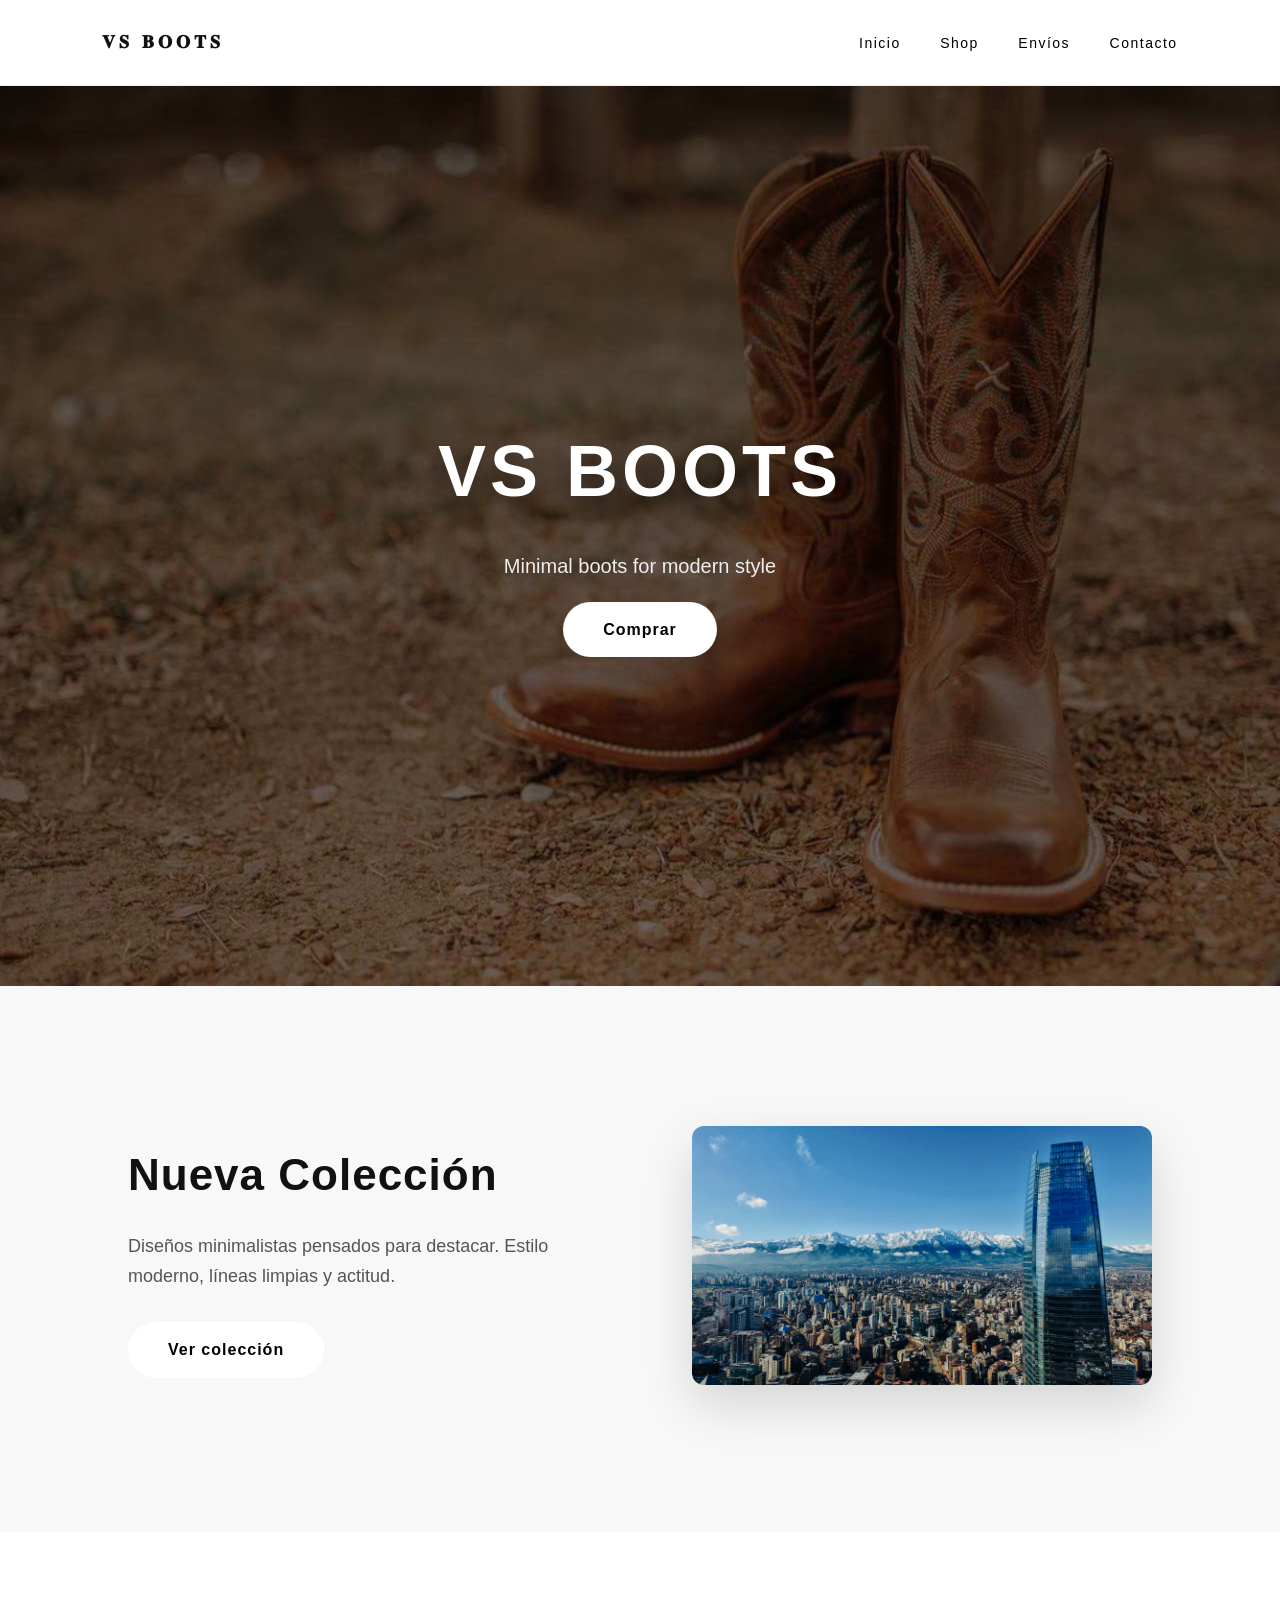
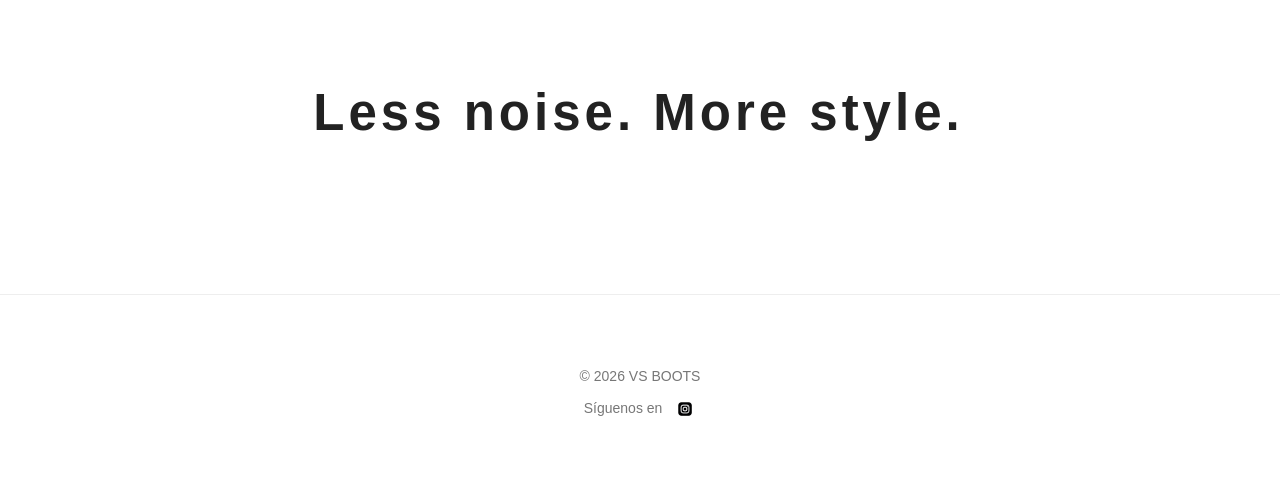
==== index.html @ 823a12cb "Primera versión VS BOOTS" ====
<!DOCTYPE html>
<html lang="es">

<head>

<meta charset="UTF-8">
<meta name="viewport" content="width=device-width, initial-scale=1.0">
<link rel="icon" href="img/logo (2).png" type="image/png">
<title>VS BOOTS</title>

<link rel="stylesheet" href="css/styles.css">
<script defer src="js/script.js"></script>

</head>

<body>

<!-- NAVBAR -->

<header class="navbar">

<div class="logo">𝐕𝐒 𝐁𝐎𝐎𝐓𝐒</div>

<nav class="nav-links">



<a href="index.html">Inicio</a>
<a href="shop.html">Shop</a>
<a href="envios.html">Envíos</a>
<a href="contacto.html">Contacto</a>

</nav>

<div class="menu-toggle">
<span></span>
<span></span>
<span></span>
</div>

</header>


<!-- HERO -->

<section class="hero">

<div class="hero-content">

<h1>VS BOOTS</h1>

<p>Minimal boots for modern style</p>

<a href="shop.html" class="btn">Comprar</a>

</div>

</section>


<!-- SECCIÓN VISUAL -->

<section class="collection">

<div class="collection-container">

<div class="collection-text">

<h2>Nueva Colección</h2>

<p>
Diseños minimalistas pensados para destacar.  
Estilo moderno, líneas limpias y actitud.
</p>

<a href="shop.html" class="btn">Ver colección</a>

</div>

<div class="collection-image">
<img src="img/hero.jpg" alt="Nueva colección VS Boots">
</div>

</div>

</section>



</section>


<!-- FRASE MARCA -->

<section class="brand-quote">

<h1 class="typing">Less noise. More style.</h1>

</section>


<!-- FOOTER -->

<footer>

<p>© 2026 VS BOOTS</p>

<p class="footer-contact">
Síguenos en
<a href="https://www.instagram.com/selvaniboots?utm_source=ig_web_button_share_sheet&igsh=ZDNlZDc0MzIxNw==" target="_blank" class="ig-link">
<img src="img/insta.webp" alt="Instagram VS Boots">
</a>
</p>

</footer>


</body>

</html>
---- css/styles.css ----
/* ============================= */
/* RESET */
/* ============================= */

*{
margin:0;
padding:0;
box-sizing:border-box;
}

body{
font-family:Helvetica, Arial, sans-serif;
color:#111;
background:white;
line-height:1.6;
-webkit-font-smoothing:antialiased;
}

/* ============================= */
/* NAVBAR */
/* ============================= */

.navbar{
display:flex;
justify-content:space-between;
align-items:center;

padding:28px 8%;

position:sticky;
top:0;

background:rgba(255,255,255,0.95);
backdrop-filter:blur(8px);

border-bottom:1px solid #eee;

z-index:1000;
transition:0.3s;
}

.logo{
font-size:18px;
letter-spacing:4px;
font-weight:600;
}

nav a{
margin-left:35px;
text-decoration:none;
color:black;
font-size:14px;
letter-spacing:1.5px;
position:relative;
}

/* linea animada en hover */

nav a::after{
content:"";
position:absolute;
bottom:-5px;
left:0;
width:0%;
height:1px;
background:black;
transition:0.3s;
}

nav a:hover::after{
width:100%;
}


/* logo dentro del menu */

.menu-logo{
display:none;
font-size:28px;
letter-spacing:4px;
font-weight:600;
margin-bottom:30px;
}

/* ============================= */
/* HAMBURGER MENU */
/* ============================= */

.menu-toggle{
display:none;
flex-direction:column;
cursor:pointer;
gap:5px;
}

.menu-toggle span{
width:25px;
height:2px;
background:black;
display:block;
}
/* ============================= */
/* HERO */
/* ============================= */

.hero{
height:100vh;

background-image:url("../img/hero1.webp");
background-size:cover;
background-position:center;

display:flex;
align-items:center;
justify-content:center;
text-align:center;

color:white;

position:relative;
overflow:hidden;
}

/* overlay */

.hero::before{
content:"";
position:absolute;
top:0;
left:0;
width:100%;
height:100%;

background:linear-gradient(
to bottom,
rgba(0,0,0,0.55),
rgba(0,0,0,0.45)
);
}

/* zoom suave */

.hero::after{
content:"";
position:absolute;
top:0;
left:0;
width:100%;
height:100%;

background-image:url("../img/hero1.webp");
background-size:cover;
background-position:center;

z-index:-1;

animation:zoomHero 25s ease infinite alternate;
}

@keyframes zoomHero{
0%{transform:scale(1);}
100%{transform:scale(1.12);}
}

/* ============================= */
/* HERO CONTENT */
/* ============================= */

.hero-content{
position:relative;
z-index:2;
animation:fadeUp 1.2s ease;
max-width:700px;
}

@keyframes fadeUp{
0%{
opacity:0;
transform:translateY(40px);
}
100%{
opacity:1;
transform:translateY(0);
}
}

.hero-content h1{
font-size:72px;
letter-spacing:4px;

text-shadow:0 10px 30px rgba(0,0,0,0.6);
}

.hero-content p{
font-size:20px;
margin:20px 0;
color:#eee;
}

/* ============================= */
/* BOTONES */
/* ============================= */

.btn{
display:inline-block;

padding:15px 40px;

background:white;
color:black;

text-decoration:none;
font-weight:600;
letter-spacing:1px;

border-radius:40px;

transition:all .3s ease;
}

.btn:hover{
background:black;
color:white;

transform:translateY(-3px);
box-shadow:0 12px 30px rgba(0,0,0,0.3);
}

/* botón outline */

.btn-outline{
border:1px solid black;
padding:12px 26px;
text-decoration:none;
color:black;
font-size:14px;
letter-spacing:1px;

transition:0.3s;
}

.btn-outline:hover{
background:black;
color:white;
}

/* ============================= */
/* COLLECTION */
/* ============================= */

.collection{
padding:140px 10%;
background:#f8f8f8;
}

.collection-container{
display:flex;
align-items:center;
justify-content:space-between;
gap:90px;
}

.collection-text{
max-width:520px;
}

.collection-text h2{
font-size:44px;
margin-bottom:20px;
letter-spacing:1px;
}

.collection-text p{
font-size:18px;
line-height:1.7;
color:#555;
margin-bottom:30px;
}

/* imagen */

.collection-image img{
width:460px;
border-radius:12px;

filter:brightness(0.92) contrast(1.05);

transition:all .5s ease;

box-shadow:0 20px 50px rgba(0,0,0,0.15);
}

.collection-image img:hover{
transform:scale(1.05);
filter:brightness(1) contrast(1.1);
}

/* ============================= */
/* BRAND QUOTE */
/* ============================= */

.brand-quote{
padding:140px 20px;

text-align:center;

font-size:34px;
letter-spacing:4px;

max-width:900px;
margin:auto;

color:#222;
}

/* ============================= */
/* ABOUT */
/* ============================= */

.about{
padding:140px 40px;
display:flex;
justify-content:center;
}

.about-container{
max-width:650px;
text-align:center;
}

.about h2{
margin-bottom:20px;
font-size:32px;
letter-spacing:1px;
}

.about p{
color:#555;
margin-bottom:30px;
font-size:17px;
line-height:1.8;
}

/* ============================= */
/* FOOTER */
/* ============================= */

footer{
padding:70px;
text-align:center;

border-top:1px solid #eee;

color:#777;
font-size:14px;
}

.footer-contact{
margin-top:10px;
}

/* ============================= */
/* INSTAGRAM ICON */
/* ============================= */

.ig-link img{
width:22px;
margin-left:8px;
vertical-align:middle;
transition:0.3s;
}

.ig-link img:hover{
transform:scale(1.2);
opacity:0.7;
}

/* ============================= */
/* EFECTO ESCRITURA */
/* ============================= */

.typing{

overflow:hidden;
white-space:nowrap;
border-right:3px solid white;

width:0;

animation:
typing 3s steps(20,end) forwards,
blink .8s infinite;

}

/* animación escritura */

@keyframes typing{
from{
width:0
}
to{
width:100%
}
}

/* cursor parpadeando */

@keyframes blink{
0%{
border-color:transparent
}

50%{
border-color:white
}

100%{
border-color:transparent
}
}



/*-----------------------------------------------------------------------*/


/*SHOP*/

/* ===== SHOP GRID STYLE ===== */
/* ==========================
   PRODUCT CARD - ESTILO PREMIUM
========================== */

/* Contenedor general de la card */
.product-card {
  background: #fff;
  border-radius: 12px;
  overflow: hidden;
  box-shadow: 0 4px 12px rgba(0,0,0,0.08);
  transition: transform 0.3s ease, box-shadow 0.3s ease;
  cursor: pointer;
}

.product-card:hover {
  transform: translateY(-6px);
  box-shadow: 0 8px 20px rgba(0,0,0,0.15);
}

/* Contenedor de imágenes */
.product-img-wrap {
  width: 100%;
  padding-top: 100%; /* ratio cuadrado */
  position: relative;
}
.product-img-wrap img {
  position: absolute;
  top: 0; left: 0;
  width: 100%;
  height: 100%;
  object-fit: cover;
}

/* Imagen principal */
.product-img-wrap .main-img,
.product-img-wrap .hover-img {
  position: absolute;
  top: 0; left: 0;
  width: 100%;
  height: 100%;
  object-fit: cover;
  transition: opacity 0.5s ease;
}

/* Imagen hover */
.product-img-wrap .hover-img {
  opacity: 0;
}

.product-card:hover .hover-img {
  opacity: 1;
}

.product-card:hover .main-img {
  opacity: 0;
}

/* INFO PRODUCTO */
.product-info {
  padding: 12px 15px;
  display: flex;
  flex-direction: column;
  gap: 6px;
}

/* Contenedor título + WhatsApp */
.title-whatsapp {
  display: flex;
  align-items: center;
  justify-content: space-between;
}

/* Título del producto */
.product-title {
  font-size: 16px;
  font-weight: 600;
  color: #111;
  margin: 0;
  text-align: center;
}

/* Botón WhatsApp al lado del título */
.title-whatsapp-btn {
  color: #25D366;
  font-size: 20px;
  transition: transform 0.2s ease;
}

.title-whatsapp-btn:hover {
  transform: scale(1.2);
}

/* Precio */
.price {
  font-size: 16px;
  font-weight: 500;
  color: #555;
  margin-top: 4px;
  text-align: center;
}

/* NEWSLETTER */
.newsletter {
  padding: 60px 20px;
  background: #fff;
  text-align: center;
}
.newsletter-text {
  font-size: 16px;
  margin: 10px 0 30px 0;
}
.newsletter-form {
  display: flex;
  justify-content: center;
  gap: 10px;
  flex-wrap: wrap;
}
.newsletter-form input {
  padding: 12px 16px;
  font-size: 16px;
  border: 1px solid #ccc;
  border-radius: 50px;
  flex: 1 1 250px;
}
.newsletter-form button {
  padding: 12px 24px;
  font-size: 16px;
  border: none;
  border-radius: 50px;
  background: #222;
  color: #fff;
  cursor: pointer;
  transition: background 0.3s ease;
}
.newsletter-form button:hover {
  background: #444;
}



/*-----------------------------------------------------------------------*/


/*envios*/

/* ===== SECCIÓN ENVIOS ===== */
.shipping-section {
  padding: 60px 20px;
  background: #f9f9f9;
  text-align: center;
}

.shipping-section .section-title {
  font-size: 36px;
  font-weight: 600;
  margin-bottom: 10px;
}

.shipping-section .section-subtitle {
  font-size: 18px;
  color: #555;
  margin-bottom: 40px;
}

/* GRID ENVÍOS */
.shipping-grid {
  display: grid;
  grid-template-columns: repeat(3, 1fr);
  gap: 30px;
  max-width: 1200px;
  margin: 0 auto;
}

/* CARD ENVÍO */
.shipping-card {
  background: #fff;
  padding: 30px 20px;
  border-radius: 12px;
  box-shadow: 0 4px 12px rgba(0,0,0,0.08);
  transition: transform 0.3s ease, box-shadow 0.3s ease;
}

.shipping-card:hover {
  transform: translateY(-6px);
  box-shadow: 0 8px 20px rgba(0,0,0,0.15);
}

.shipping-icon {
  font-size: 40px;
  color: #222;
  margin-bottom: 15px;
}

.shipping-card h3 {
  font-size: 20px;
  margin-bottom: 8px;
}

.shipping-card p {
  font-size: 16px;
  color: #555;
  margin: 4px 0;
}

.shipping-price {
  font-weight: 600;
  color: #222;
  margin-top: 10px;
}

/* RESPONSIVE */
@media (max-width: 1024px) {
  .shipping-grid {
    grid-template-columns: repeat(2, 1fr);
    gap: 20px;
  }
}

@media (max-width: 600px) {
  .shipping-grid {
    grid-template-columns: 1fr;
    gap: 15px;
  }
}



/*-----------------------------------------------------------------------*/





/*contacto*/
/* ===== SECCIÓN CONTACTO ===== */
.contact-section {
  padding: 60px 20px;
  background: #fff;
  text-align: center;
}

.contact-section .section-title {
  font-size: 36px;
  font-weight: 600;
  margin-bottom: 10px;
}

.contact-section .section-subtitle {
  font-size: 18px;
  color: #555;
  margin-bottom: 40px;
}

/* GRID CONTACTO */
.contact-grid {
  display: grid;
  grid-template-columns: 2fr 1fr;
  gap: 40px;
  max-width: 1200px;
  margin: 0 auto;
  align-items: start;
}

/* FORMULARIO */
.contact-form {
  display: flex;
  flex-direction: column;
  gap: 15px;
}

.contact-form input,
.contact-form textarea,
.contact-form select {
  padding: 14px 16px;
  border-radius: 10px;
  border: 1px solid #ccc;
  font-size: 16px;
  transition: border 0.3s ease, box-shadow 0.3s ease;
}

.contact-form input:focus,
.contact-form textarea:focus,
.contact-form select:focus {
  border-color: #222;
  box-shadow: 0 0 8px rgba(0,0,0,0.1);
  outline: none;
}

.contact-form button {
  padding: 14px 24px;
  font-size: 16px;
  border: none;
  border-radius: 50px;
  background: #222;
  color: #fff;
  cursor: pointer;
  transition: background 0.3s ease, transform 0.2s ease;
}

.contact-form button:hover {
  background: #444;
  transform: scale(1.05);
}

/* INFO DE CONTACTO */
.contact-info {
  display: flex;
  flex-direction: column;
  gap: 20px;
  text-align: left;
}

.contact-info .info-item {
  display: flex;
  align-items: center;
  gap: 10px;
  font-size: 16px;
  color: #333;
}

.contact-info .info-item i {
  color: #222;
  font-size: 20px;
}

.contact-info .socials {
  display: flex;
  gap: 15px;
  margin-top: 10px;
}

.contact-info .socials a {
  color: #222;
  font-size: 22px;
  transition: transform 0.2s ease, color 0.2s ease;
}

.contact-info .socials a:hover {
  color: #25D366;
  transform: scale(1.2);
}

/* RESPONSIVE */
@media (max-width: 1024px) {
  .contact-grid {
    grid-template-columns: 1fr;
    gap: 30px;
  }
}

@media (max-width: 600px) {
  .contact-section .section-title {
    font-size: 28px;
  }
  .contact-section .section-subtitle {
    font-size: 16px;
  }
}




/* ============================= */
/* RESPONSIVE */
/* ============================= */


/* -------- TABLET -------- */

@media (max-width:1024px){

.hero-content h1{
font-size:56px;
}

.collection-container{
gap:50px;
}

.collection-image img{
width:380px;
}

.brand-quote{
font-size:28px;
}

.shop-grid {
    grid-template-columns: repeat(2, 1fr);
    gap: 20px;
  }

}


/* -------- MOBILE GRANDE -------- */

@media (max-width:768px){

/* NAVBAR */

.navbar{
padding:20px 6%;
}

nav a{
margin-left:20px;
font-size:13px;
}

/* HERO */

.hero-content h1{
font-size:44px;
letter-spacing:3px;
}

.hero-content p{
font-size:18px;
}

/* BOTONES */

.btn{
padding:13px 32px;
font-size:14px;
}

/* COLLECTION */

.collection{
padding:100px 8%;
}

.collection-container{
flex-direction:column;
text-align:center;
gap:40px;
}

.collection-image img{
width:100%;
max-width:420px;
}

/* BRAND */

.brand-quote{
font-size:24px;
padding:100px 30px;
letter-spacing:2px;
}

/* ABOUT */

.about{
padding:100px 30px;
}

.about h2{
font-size:28px;
}

.about p{
font-size:16px;
}

  .shop-grid {
    grid-template-columns: 1fr;
    gap: 15px;
  }

  .product-info {
    flex-direction: column;
    gap: 8px;
  }

  .title-whatsapp {
    flex-direction: row;
    justify-content: space-between;
  }

}


/* -------- MOBILE PEQUEÑO -------- */

@media (max-width:641px){

/* NAVBAR */

.logo{
font-size:16px;
letter-spacing:3px;
}

nav{
display:none;
}

/* HERO */

.hero{
padding:0 20px;
}

.hero-content h1{
font-size:34px;
}

.hero-content p{
font-size:16px;
}

/* BOTON */

.btn{
padding:12px 26px;
font-size:13px;
}

/* COLLECTION */

.collection{
padding:80px 20px;
}

.collection-text h2{
font-size:32px;
}

.collection-text p{
font-size:16px;
}

/* BRAND */

.brand-quote{
font-size:20px;
}

/* FOOTER */

footer{
padding:50px 20px;
font-size:13px;
}

/* ============================= */
/* FULLSCREEN MENU MOBILE */
/* ============================= */

@media (max-width:768px){

  /* mostrar hamburguesa */
  .menu-toggle {
    display: flex;
    flex-direction: column;
    gap: 2px; /* líneas más juntas */
    cursor: pointer;
    z-index: 1001;
  }

  .menu-toggle span {
    height: 3px; /* líneas más delgadas */
    width: 28px; /* un poco más corto */
    background: black;
    border-radius: 2px;
  }

  /* menú pantalla completa */
  .nav-links {
    position: fixed;
    top: 0;
    left: 0;
    width: 100%;
    height: 100vh;
    background: white;
    display: flex;
    flex-direction: column;
    align-items: center;
    justify-content: center;
    gap: 20px; /* links más juntos */
    transform: translateY(-100%);
    transition: 0.4s ease;
    z-index: 999;
  }

  /* abrir menu */
  .nav-links.active {
    transform: translateY(0);
  }

  /* links más pequeños y compactos */
  .nav-links a {
    font-size: 18px; /* antes 20px */
    letter-spacing: 1.5px;
    margin: 0;
  }

  /* logo del menú más pequeño y centrado */
  .menu-logo {
    display: block;
    font-size: 20px; /* antes 22px */
    letter-spacing: 3px;
    font-weight: 600;
    margin-bottom: 20px; /* menos espacio debajo del logo */
  }

   .brand-quote {
    padding: 20px 10px; /* reduce espacio alrededor */
    text-align: center; /* centra el texto */
  }

  .brand-quote h1.typing {
    font-size: 24px; /* antes puede ser 36px o más */
    line-height: 1.2; /* más compacto verticalmente */
    letter-spacing: 1px; /* reduce un poco el espaciado */
    margin: 0; /* elimina márgenes grandes */
  }


}
}
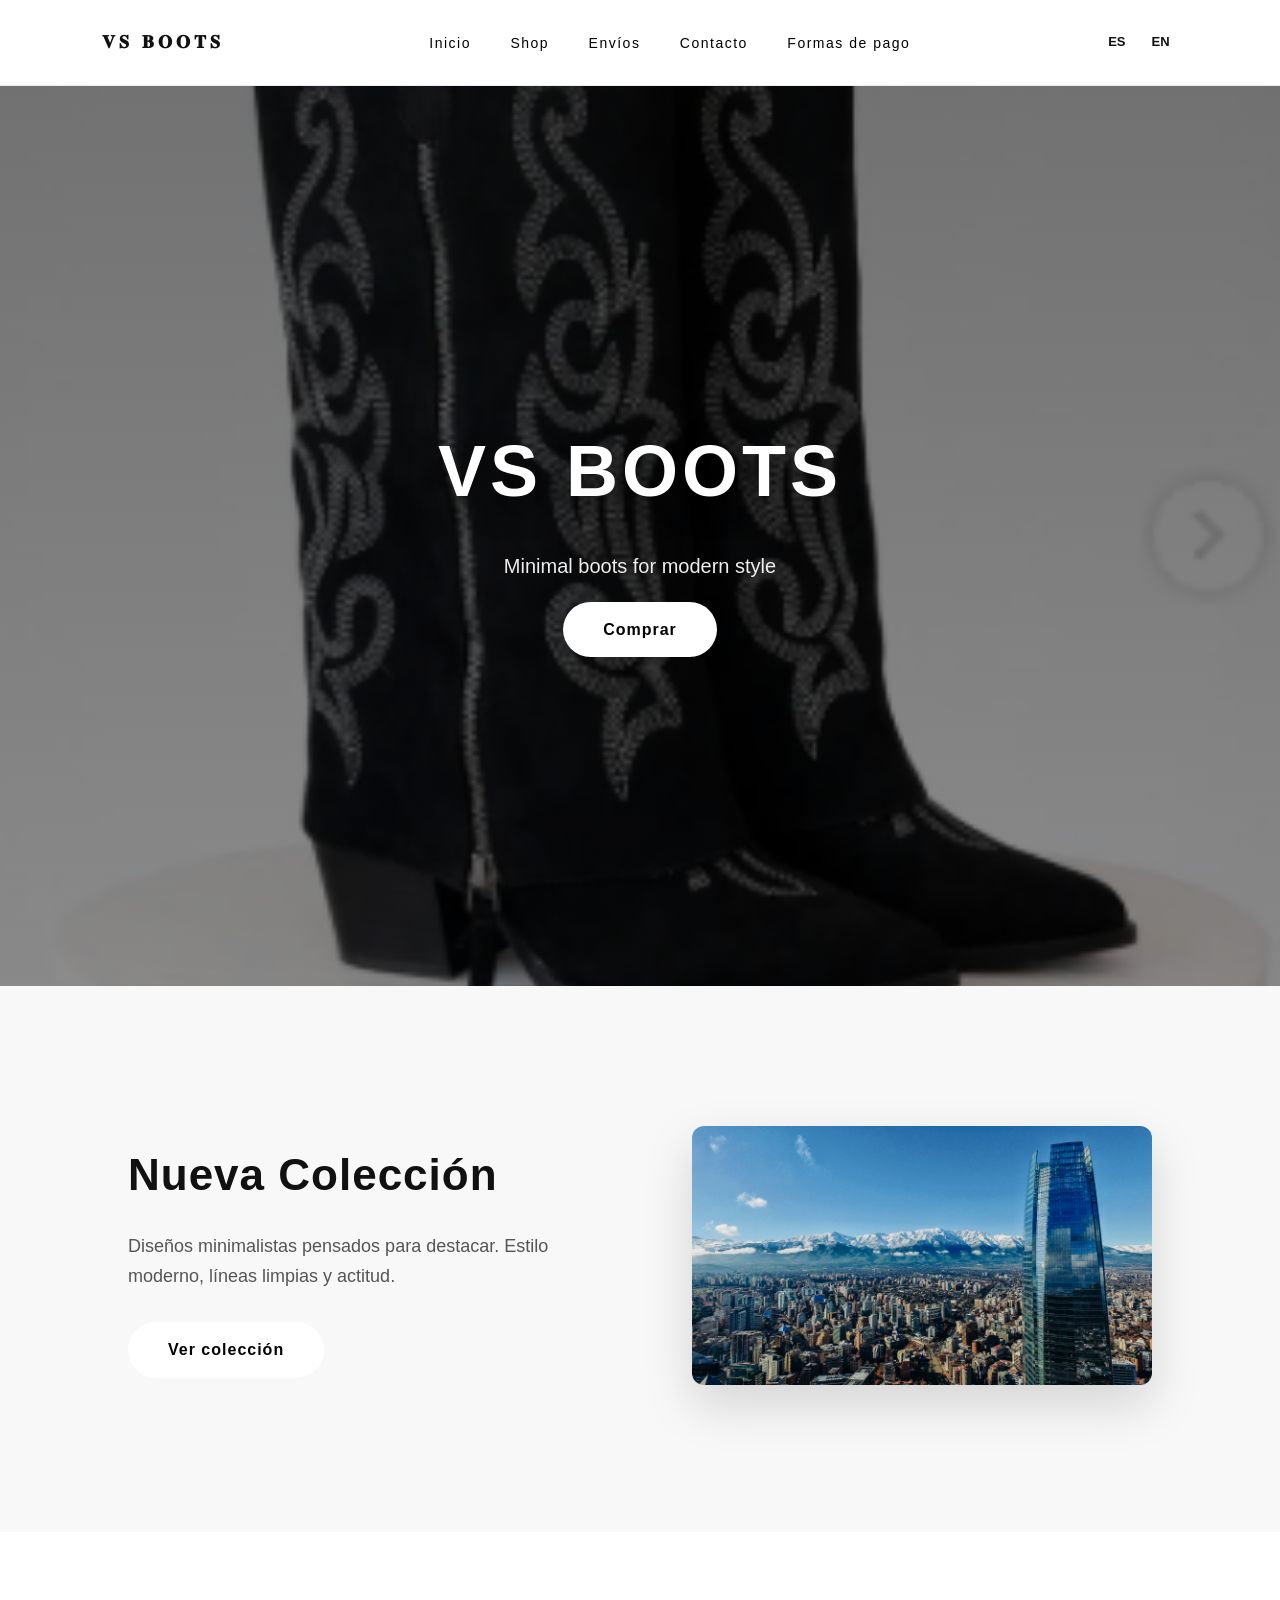
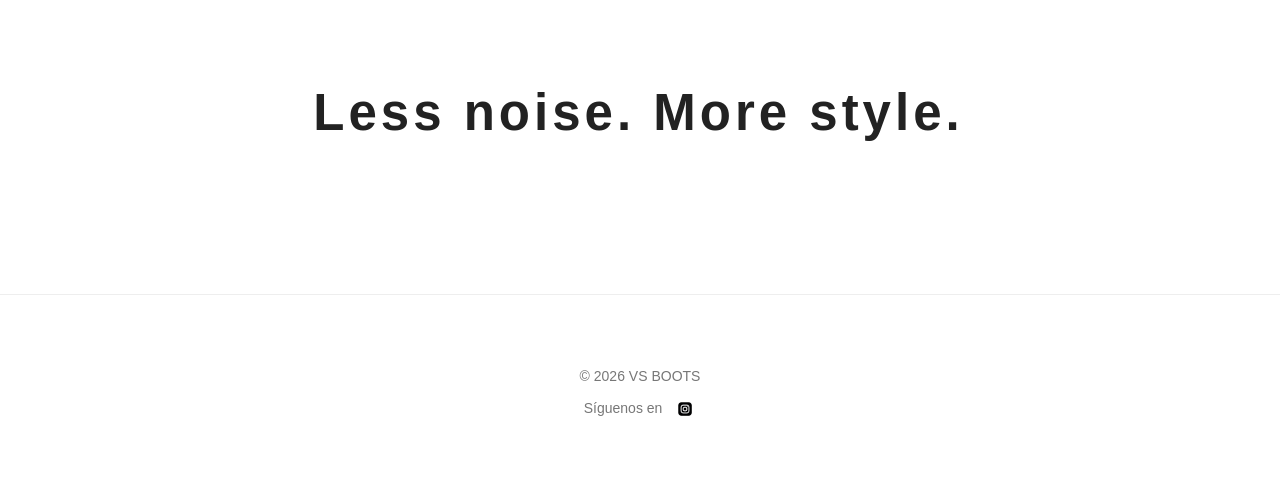
==== commit 64a8ed54: "Agregue traduccion" ====
--- a/index.html
+++ b/index.html
@@ -17,20 +17,24 @@
 
 <!-- NAVBAR -->
 
+<!-- NAVBAR -->
 <header class="navbar">
 
 <div class="logo">𝐕𝐒 𝐁𝐎𝐎𝐓𝐒</div>
 
 <nav class="nav-links">
-
-
-
 <a href="index.html">Inicio</a>
 <a href="shop.html">Shop</a>
 <a href="envios.html">Envíos</a>
 <a href="contacto.html">Contacto</a>
+<a href="pago.html">Formas de pago</a>
+</nav>
 
-</nav>
+<!-- BOTONES IDIOMA -->
+<div class="language-switch">
+<span onclick="translatePage('es')">ES</span>
+<span onclick="translatePage('en')">EN</span>
+</div>
 
 <div class="menu-toggle">
 <span></span>
@@ -114,6 +118,30 @@
 
 </footer>
 
+<!-- TRADUCTOR OCULTO -->
+<div id="google_translate_element" style="display:none"></div>
+
+<script>
+
+function googleTranslateElementInit(){
+new google.translate.TranslateElement(
+{pageLanguage:'es'},
+'google_translate_element'
+);
+}
+
+function translatePage(lang){
+let select = document.querySelector(".goog-te-combo");
+if(select){
+select.value = lang;
+select.dispatchEvent(new Event("change"));
+}
+}
+
+</script>
+
+<script src="//translate.google.com/translate_a/element.js?cb=googleTranslateElementInit"></script>
+
 
 </body>
 
--- a/css/styles.css
+++ b/css/styles.css
@@ -106,7 +106,7 @@
 .hero{
 height:100vh;
 
-background-image:url("../img/hero1.webp");
+background-image:url("../img/kate1.png" );
 background-size:cover;
 background-position:center;
 
@@ -1053,3 +1053,147 @@
 }
 }
 
+/*pagos*/
+
+/* PAGOS */
+
+.pagos-section{
+max-width:1200px;
+margin:auto;
+padding:80px 20px;
+font-family: 'Helvetica', Arial, sans-serif;
+color:#111;
+}
+
+/* TITULO */
+
+.pagos-title{
+text-align:center;
+font-size:32px;
+font-weight:600;
+margin-bottom:60px;
+letter-spacing:1px;
+}
+
+/* GRID PRINCIPAL */
+
+.pagos-container{
+display:grid;
+grid-template-columns:repeat(2,1fr);
+gap:50px;
+margin-bottom:70px;
+}
+
+/* CAJAS */
+
+.pago-box{
+background:#fff;
+border:1px solid #eee;
+padding:35px;
+border-radius:12px;
+transition:all .3s ease;
+}
+
+.pago-box:hover{
+box-shadow:0 10px 30px rgba(0,0,0,0.08);
+transform:translateY(-4px);
+}
+
+/* TITULOS */
+
+.pago-box h2{
+font-size:20px;
+margin-bottom:20px;
+font-weight:600;
+}
+
+/* TEXTOS */
+
+.pago-box p{
+margin-bottom:8px;
+font-size:14px;
+color:#444;
+}
+
+/* LISTA */
+
+.pago-box ul{
+margin-top:15px;
+padding-left:18px;
+}
+
+.pago-box li{
+margin-bottom:8px;
+font-size:14px;
+color:#555;
+}
+
+/* BENEFICIOS */
+
+.pagos-beneficios{
+display:grid;
+grid-template-columns:repeat(3,1fr);
+gap:35px;
+margin-top:30px;
+}
+
+.beneficio{
+background:#fff;
+border:1px solid #eee;
+padding:30px;
+border-radius:12px;
+text-align:center;
+transition:.3s;
+}
+
+.beneficio:hover{
+box-shadow:0 8px 25px rgba(0,0,0,0.08);
+}
+
+.beneficio h3{
+font-size:16px;
+margin-bottom:10px;
+font-weight:600;
+}
+
+.beneficio p{
+font-size:14px;
+color:#555;
+}
+
+/* RESPONSIVE */
+
+@media (max-width:900px){
+
+.pagos-container{
+grid-template-columns:1fr;
+}
+
+.pagos-beneficios{
+grid-template-columns:1fr;
+gap:20px;
+}
+
+}
+
+/* idioma */
+
+.language-switch{
+display:flex;
+gap:10px;
+margin-left:20px;
+font-size:13px;
+font-weight:600;
+cursor:pointer;
+}
+
+.language-switch span{
+padding:4px 8px;
+border-radius:5px;
+transition:0.2s;
+}
+
+.language-switch span:hover{
+background:black;
+color:white;
+}
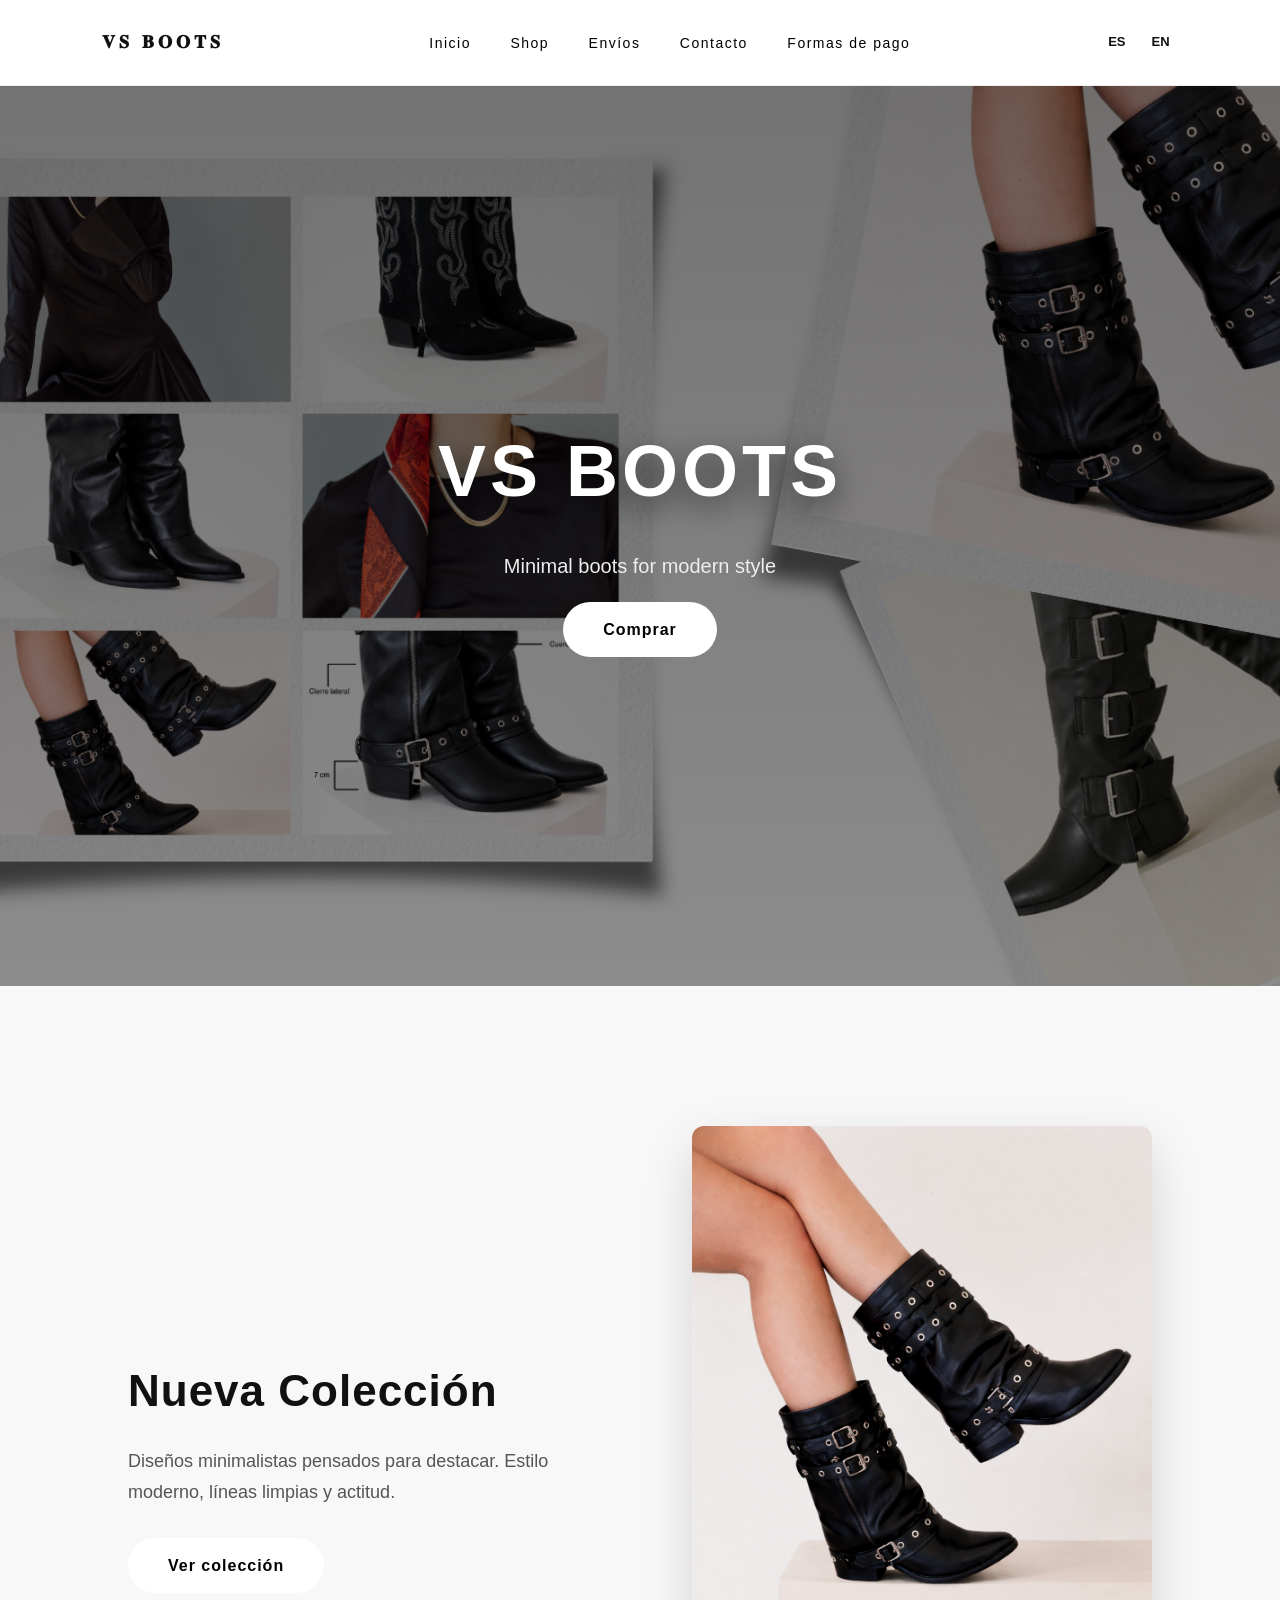
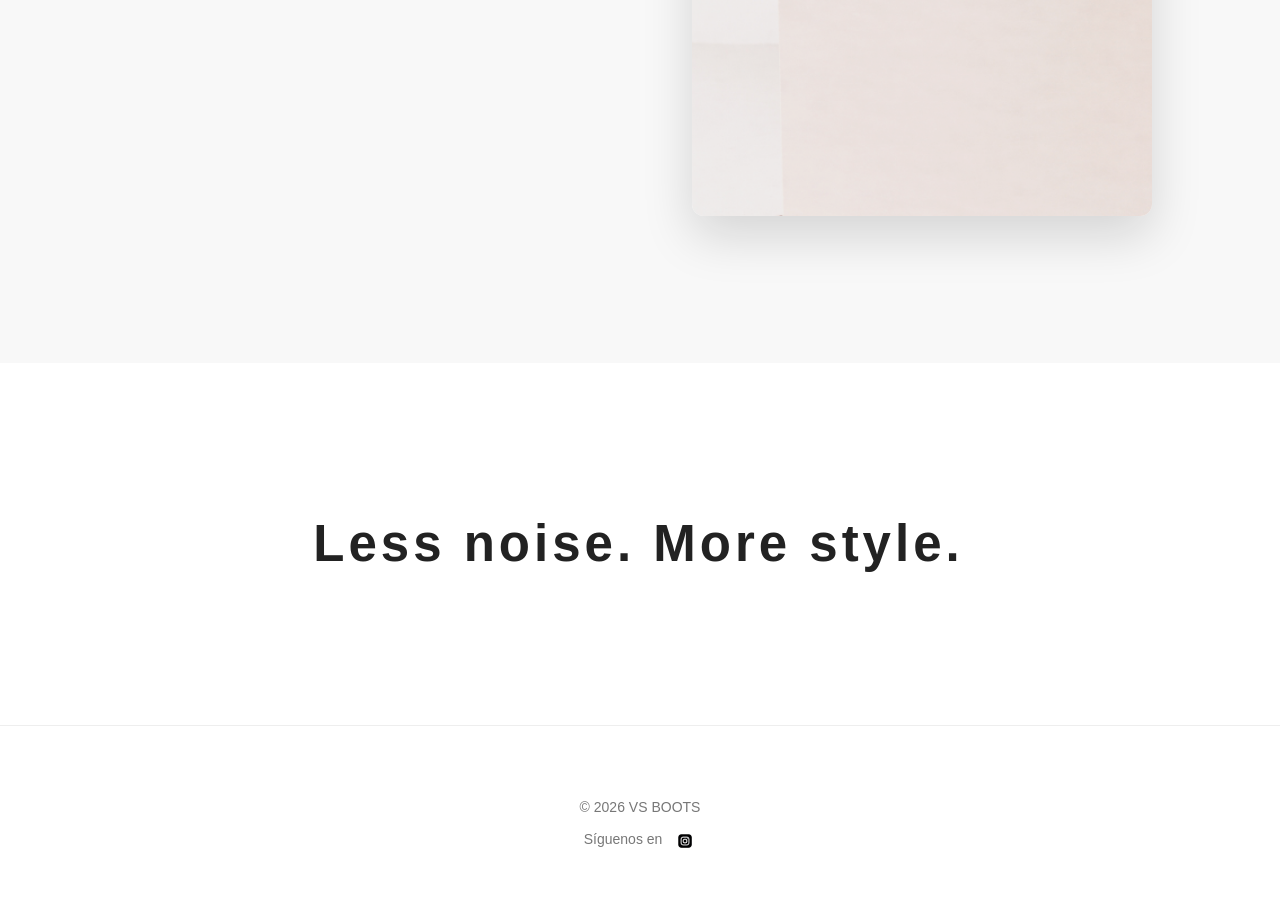
==== commit 8b6eb7e6: "Mejorado" ====
--- a/index.html
+++ b/index.html
@@ -82,7 +82,7 @@
 </div>
 
 <div class="collection-image">
-<img src="img/hero.jpg" alt="Nueva colección VS Boots">
+<img src="img/palermo/1.PNG" alt="Nueva colección VS Boots">
 </div>
 
 </div>
--- a/css/styles.css
+++ b/css/styles.css
@@ -106,7 +106,7 @@
 .hero{
 height:100vh;
 
-background-image:url("../img/kate1.png" );
+background-image:url("../img/hero.png" );
 background-size:cover;
 background-position:center;
 
@@ -425,108 +425,98 @@
 /*-----------------------------------------------------------------------*/
 
 
-/*SHOP*/
-
-/* ===== SHOP GRID STYLE ===== */
-/* ==========================
-   PRODUCT CARD - ESTILO PREMIUM
-========================== */
-
-/* Contenedor general de la card */
-.product-card {
-  background: #fff;
-  border-radius: 12px;
-  overflow: hidden;
-  box-shadow: 0 4px 12px rgba(0,0,0,0.08);
-  transition: transform 0.3s ease, box-shadow 0.3s ease;
-  cursor: pointer;
-}
-
-.product-card:hover {
-  transform: translateY(-6px);
-  box-shadow: 0 8px 20px rgba(0,0,0,0.15);
-}
-
-/* Contenedor de imágenes */
-.product-img-wrap {
-  width: 100%;
-  padding-top: 100%; /* ratio cuadrado */
-  position: relative;
-}
-.product-img-wrap img {
-  position: absolute;
-  top: 0; left: 0;
-  width: 100%;
-  height: 100%;
-  object-fit: cover;
-}
-
-/* Imagen principal */
-.product-img-wrap .main-img,
-.product-img-wrap .hover-img {
-  position: absolute;
-  top: 0; left: 0;
-  width: 100%;
-  height: 100%;
-  object-fit: cover;
-  transition: opacity 0.5s ease;
-}
-
-/* Imagen hover */
-.product-img-wrap .hover-img {
-  opacity: 0;
-}
-
-.product-card:hover .hover-img {
-  opacity: 1;
-}
-
-.product-card:hover .main-img {
-  opacity: 0;
-}
-
-/* INFO PRODUCTO */
-.product-info {
-  padding: 12px 15px;
-  display: flex;
-  flex-direction: column;
-  gap: 6px;
-}
-
-/* Contenedor título + WhatsApp */
-.title-whatsapp {
-  display: flex;
-  align-items: center;
-  justify-content: space-between;
-}
-
-/* Título del producto */
-.product-title {
-  font-size: 16px;
-  font-weight: 600;
-  color: #111;
-  margin: 0;
-  text-align: center;
-}
-
-/* Botón WhatsApp al lado del título */
-.title-whatsapp-btn {
-  color: #25D366;
-  font-size: 20px;
-  transition: transform 0.2s ease;
-}
-
-.title-whatsapp-btn:hover {
-  transform: scale(1.2);
-}
-
-/* Precio */
-.price {
-  font-size: 16px;
-  font-weight: 500;
-  color: #555;
-  margin-top: 4px;
-  text-align: center;
+/* PRODUCT CARD */
+
+.product-card{
+background:#fff;
+border-radius:10px;
+overflow:hidden;
+box-shadow:0 4px 10px rgba(0,0,0,0.08);
+transition:0.3s;
+}
+
+.product-card:hover{
+transform:translateY(-5px);
+box-shadow:0 10px 20px rgba(0,0,0,0.15);
+}
+
+/* IMAGEN */
+
+.product-img-wrap{
+width:100%;
+height:260px;
+position:relative;
+overflow:hidden;
+}
+
+.product-img-wrap img{
+width:100%;
+height:100%;
+object-fit:cover;
+position:absolute;
+top:0;
+left:0;
+transition:opacity .4s;
+}
+
+.hover-img{
+opacity:0;
+}
+
+.product-card:hover .hover-img{
+opacity:1;
+}
+
+.product-card:hover .main-img{
+opacity:0;
+}
+
+/* INFO */
+
+.product-info{
+padding:15px;
+}
+
+/* TITULO + PRECIO */
+
+.product-top{
+display:flex;
+justify-content:space-between;
+align-items:center;
+margin-bottom:10px;
+}
+
+.product-title{
+font-size:16px;
+font-weight:600;
+margin:0;
+color:#111;
+}
+
+.price{
+font-size:16px;
+font-weight:700;
+color:#640505;
+}
+
+/* BOTON COMPARTIR */
+
+.product-share{
+text-align:center;
+}
+
+.share-btn{
+font-size:14px;
+color:#000000cc;
+text-decoration:none;
+display:inline-flex;
+align-items:center;
+gap:6px;
+transition:0.2s;
+}
+
+.share-btn:hover{
+color:#000;
 }
 
 /* NEWSLETTER */
@@ -1138,7 +1128,7 @@
 }
 
 .beneficio{
-background:#fff;
+background:#ffffff;
 border:1px solid #eee;
 padding:30px;
 border-radius:12px;
@@ -1161,6 +1151,24 @@
 color:#555;
 }
 
+.beneficio i{
+font-size:35px;
+margin-bottom:15px;
+color:#000;
+}
+
+.beneficio{
+background:#fafafa;
+padding:30px;
+border-radius:12px;
+text-align:center;
+transition:0.3s;
+}
+
+.beneficio:hover{
+transform:translateY(-5px);
+box-shadow:0 10px 25px rgba(0,0,0,0.1);
+}
 /* RESPONSIVE */
 
 @media (max-width:900px){
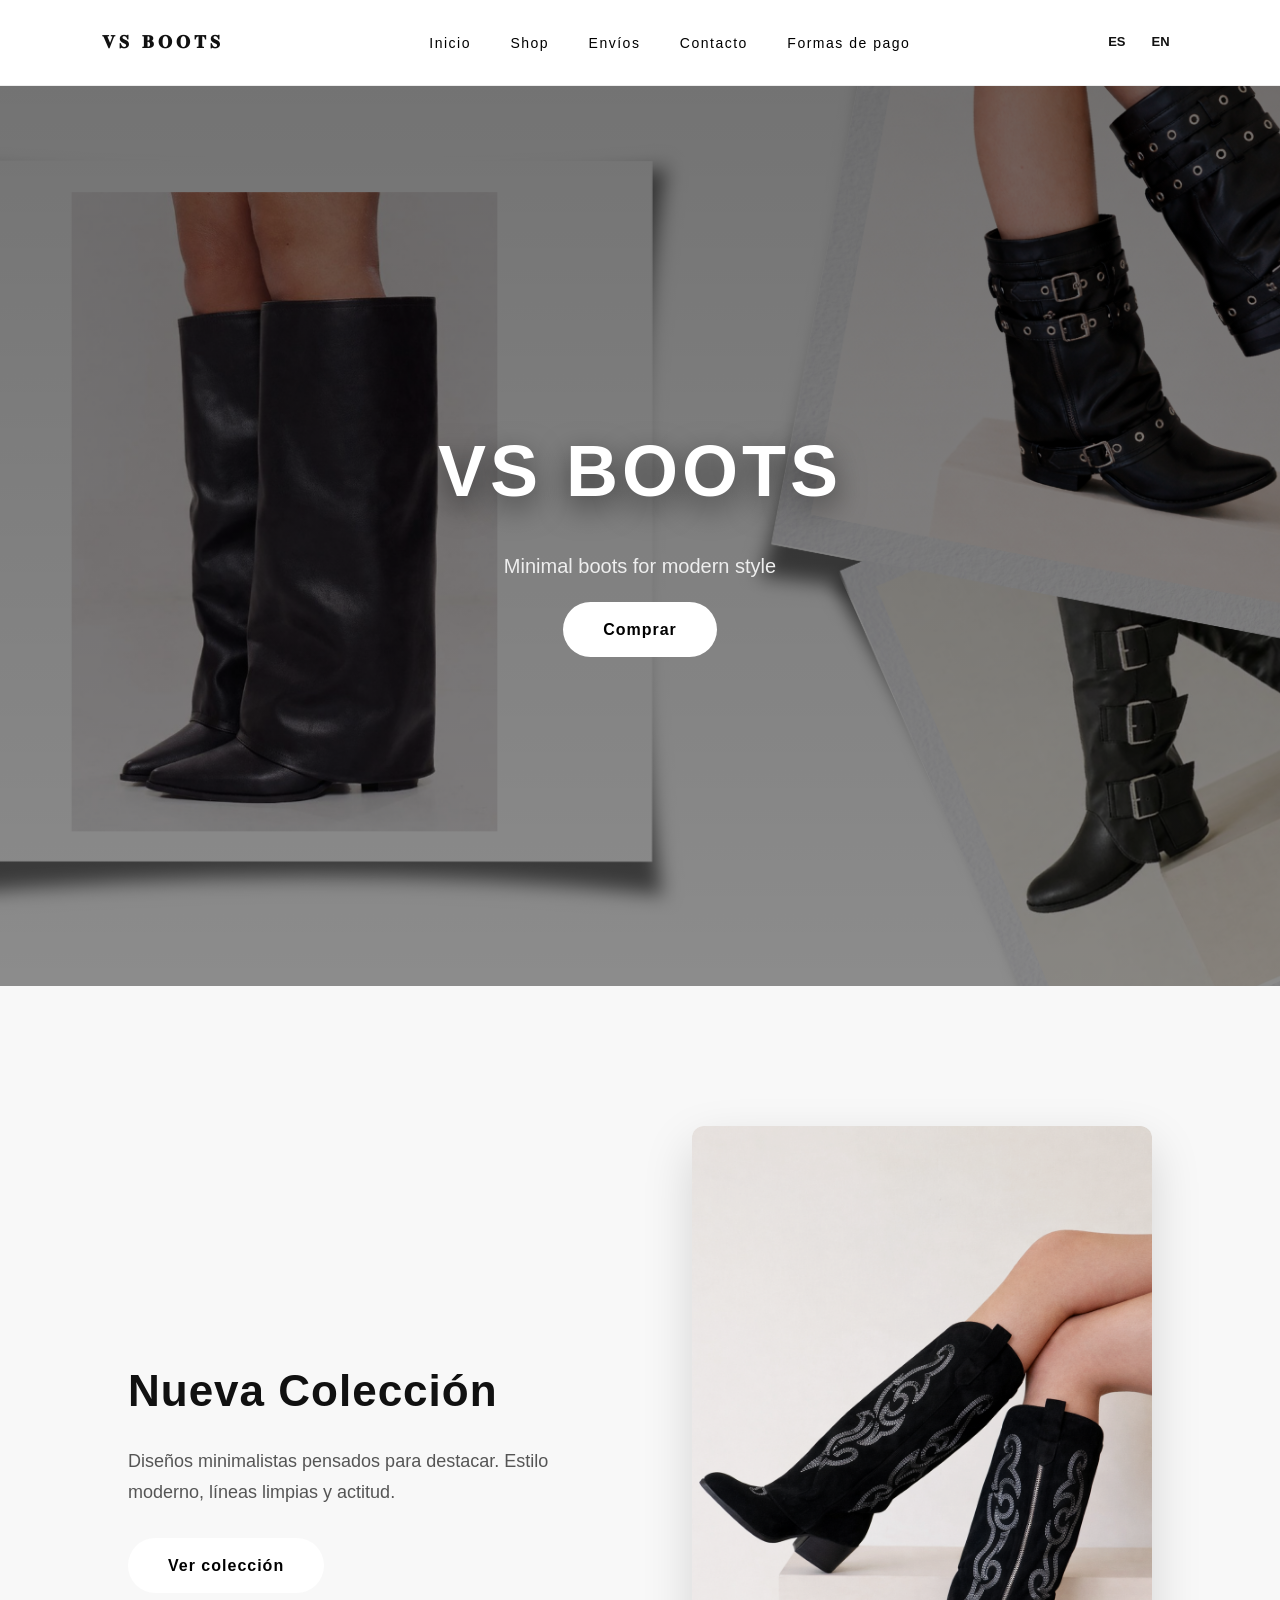
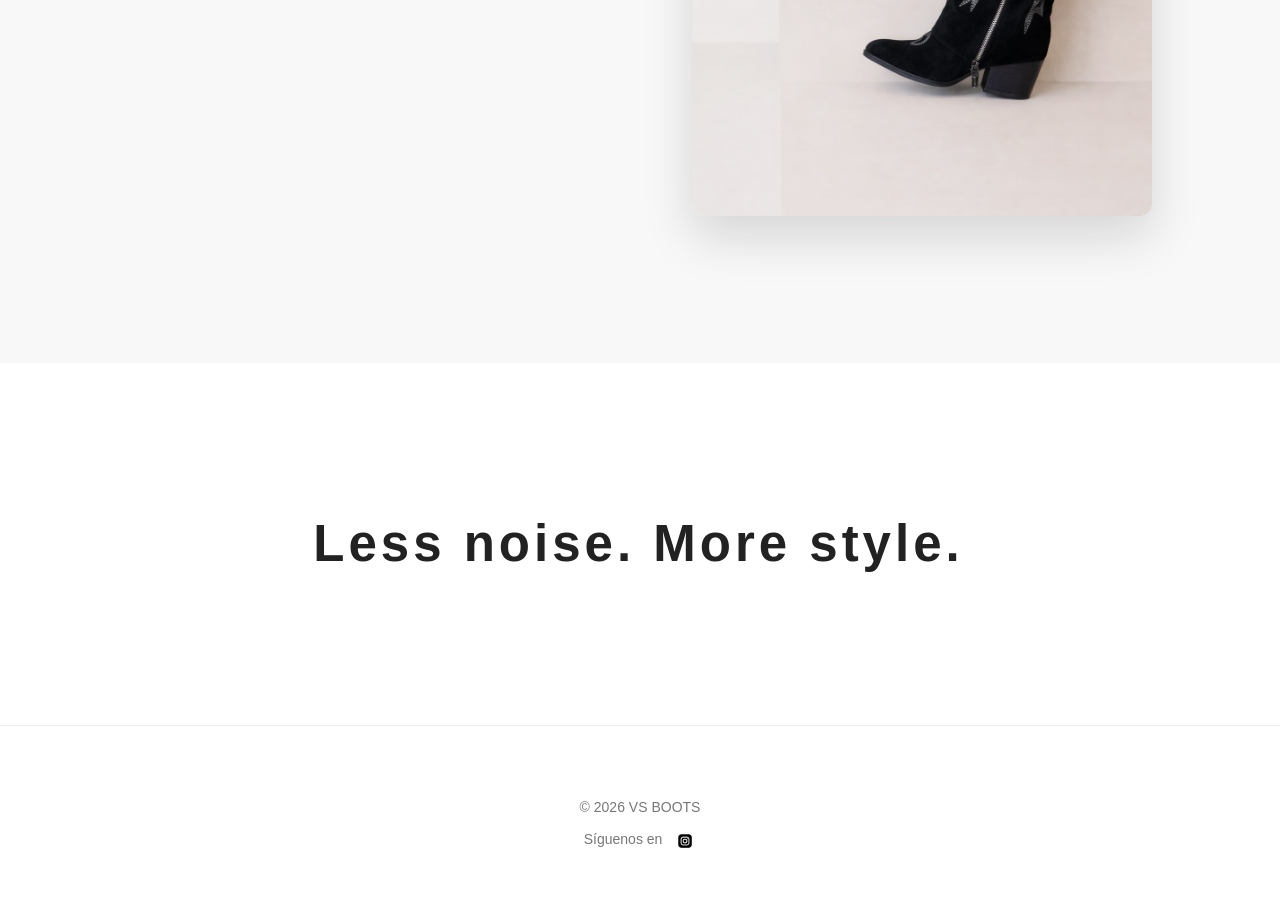
==== commit a7ead4d0: "s" ====
--- a/index.html
+++ b/index.html
@@ -82,7 +82,7 @@
 </div>
 
 <div class="collection-image">
-<img src="img/palermo/1.PNG" alt="Nueva colección VS Boots">
+<img src="img/texas/1.PNG" alt="Nueva colección VS Boots">
 </div>
 
 </div>
@@ -101,6 +101,8 @@
 <h1 class="typing">Less noise. More style.</h1>
 
 </section>
+
+
 
 
 <!-- FOOTER -->
--- a/css/styles.css
+++ b/css/styles.css
@@ -1,6 +1,8 @@
 /* ============================= */
 /* RESET */
 /* ============================= */
+
+
 
 *{
 margin:0;
@@ -104,23 +106,25 @@
 /* ============================= */
 
 .hero{
-height:100vh;
-
-background-image:url("../img/hero.png" );
-background-size:cover;
-background-position:center;
-
-display:flex;
-align-items:center;
-justify-content:center;
-text-align:center;
-
-color:white;
-
-position:relative;
-overflow:hidden;
-}
-
+  height:100vh;
+  background-image:url("../img/hero.png");
+  background-size:cover;
+  background-position:center;
+  display:flex;
+  align-items:center;
+  justify-content:center;
+  text-align:center;
+  color:white;
+  position:relative;
+  overflow:hidden;
+}
+
+/* Celular */
+@media (max-width:768px){
+  .hero{
+    background-position: top center;
+  }
+}
 /* overlay */
 
 .hero::before{
@@ -295,6 +299,36 @@
 filter:brightness(1) contrast(1.1);
 }
 
+@keyframes zoomIn{
+from{
+transform:scale(1);
+}
+to{
+transform:scale(1.08);
+}
+}
+
+@keyframes reveal{
+from{
+opacity:0;
+transform:translateY(60px);
+}
+to{
+opacity:1;
+transform:translateY(0);
+}
+}
+
+.reveal.active{
+animation:reveal 1s ease forwards;
+}
+
+.navbar.scrolled{
+padding:18px 8%;
+box-shadow:0 8px 25px rgba(0,0,0,0.08);
+background:rgba(255,255,255,0.98);
+}
+
 /* ============================= */
 /* BRAND QUOTE */
 /* ============================= */
@@ -429,35 +463,42 @@
 
 .product-card{
 background:#fff;
-border-radius:10px;
+border-radius:12px;
 overflow:hidden;
-box-shadow:0 4px 10px rgba(0,0,0,0.08);
+box-shadow:0 6px 16px rgba(0,0,0,0.08);
 transition:0.3s;
 }
 
 .product-card:hover{
-transform:translateY(-5px);
-box-shadow:0 10px 20px rgba(0,0,0,0.15);
+transform:translateY(-6px);
+box-shadow:0 14px 30px rgba(0,0,0,0.15);
 }
 
 /* IMAGEN */
 
 .product-img-wrap{
 width:100%;
-height:260px;
+height:280px; /* un poco más alto */
 position:relative;
 overflow:hidden;
+background:#f5f5f5;
+display:flex;
+align-items:center;
+justify-content:center;
 }
 
 .product-img-wrap img{
 width:100%;
 height:100%;
 object-fit:cover;
+object-position:center; /* centra la bota */
 position:absolute;
 top:0;
 left:0;
-transition:opacity .4s;
-}
+transition:opacity .35s ease, transform .4s ease;
+}
+
+/* hover */
 
 .hover-img{
 opacity:0;
@@ -465,6 +506,7 @@
 
 .product-card:hover .hover-img{
 opacity:1;
+transform:scale(1.05);
 }
 
 .product-card:hover .main-img{
@@ -474,7 +516,7 @@
 /* INFO */
 
 .product-info{
-padding:15px;
+padding:16px;
 }
 
 /* TITULO + PRECIO */
@@ -556,6 +598,13 @@
   background: #444;
 }
 
+.product-card.show .hover-img{
+opacity:1;
+}
+
+.product-card.show .main-img{
+opacity:0;
+}
 
 
 /*-----------------------------------------------------------------------*/
@@ -564,86 +613,193 @@
 /*envios*/
 
 /* ===== SECCIÓN ENVIOS ===== */
-.shipping-section {
-  padding: 60px 20px;
-  background: #f9f9f9;
-  text-align: center;
-}
-
-.shipping-section .section-title {
-  font-size: 36px;
-  font-weight: 600;
-  margin-bottom: 10px;
-}
-
-.shipping-section .section-subtitle {
-  font-size: 18px;
-  color: #555;
-  margin-bottom: 40px;
-}
-
-/* GRID ENVÍOS */
-.shipping-grid {
-  display: grid;
-  grid-template-columns: repeat(3, 1fr);
-  gap: 30px;
-  max-width: 1200px;
-  margin: 0 auto;
-}
-
-/* CARD ENVÍO */
-.shipping-card {
-  background: #fff;
-  padding: 30px 20px;
-  border-radius: 12px;
-  box-shadow: 0 4px 12px rgba(0,0,0,0.08);
-  transition: transform 0.3s ease, box-shadow 0.3s ease;
-}
-
-.shipping-card:hover {
-  transform: translateY(-6px);
-  box-shadow: 0 8px 20px rgba(0,0,0,0.15);
-}
-
-.shipping-icon {
-  font-size: 40px;
-  color: #222;
-  margin-bottom: 15px;
-}
-
-.shipping-card h3 {
-  font-size: 20px;
-  margin-bottom: 8px;
-}
-
-.shipping-card p {
-  font-size: 16px;
-  color: #555;
-  margin: 4px 0;
-}
-
-.shipping-price {
-  font-weight: 600;
-  color: #222;
-  margin-top: 10px;
+/* ===== SECCIÓN ENVÍOS ===== */
+/* TITULO SECCIÓN */
+
+.shipping-section .section-title{
+font-size:36px;
+font-weight:600;
+margin-bottom:10px;
+letter-spacing:1px;
+color:#111;
+position:relative;
+display:inline-block;
+}
+
+/* linea decorativa debajo */
+
+.shipping-section .section-title::after{
+content:"";
+display:block;
+width:60px;
+height:3px;
+background:#000;
+margin:12px auto 0;
+border-radius:2px;
+}
+
+.shipping-section .section-subtitle{
+font-size:18px;
+color:#666;
+margin-bottom:50px;
+max-width:500px;
+margin-left:auto;
+margin-right:auto;
+}
+
+.shipping-section{
+padding:80px 20px;
+background:#f9f9f9;
+}
+
+.shipping-container{
+max-width:1200px;
+margin:auto;
+text-align:center;
+}
+
+/* TITULOS */
+
+.section-title{
+font-size:36px;
+font-weight:600;
+margin-bottom:10px;
+letter-spacing:1px;
+}
+
+.section-subtitle{
+font-size:18px;
+color:#555;
+margin-bottom:50px;
+}
+
+/* GRID */
+
+.shipping-grid{
+display:grid;
+grid-template-columns:repeat(3,1fr);
+gap:30px;
+}
+
+/* TARJETAS */
+
+.shipping-card{
+background:#fff;
+padding:35px 25px;
+border-radius:14px;
+box-shadow:0 6px 16px rgba(0,0,0,0.08);
+transition:.35s;
+position:relative;
+overflow:hidden;
+}
+
+/* linea animada */
+
+.shipping-card::before{
+content:"";
+position:absolute;
+top:0;
+left:0;
+width:0%;
+height:3px;
+background:#000;
+transition:.4s;
+}
+
+.shipping-card:hover::before{
+width:100%;
+}
+
+/* hover */
+
+.shipping-card:hover{
+transform:translateY(-8px);
+box-shadow:0 16px 32px rgba(0,0,0,0.15);
+}
+
+/* ICONO */
+
+.shipping-icon{
+font-size:38px;
+color:#222;
+margin-bottom:18px;
+transition:.3s;
+}
+
+/* animación icono */
+
+.shipping-card:hover .shipping-icon{
+transform:scale(1.2) rotate(-6deg);
+}
+
+/* TEXTO */
+
+.shipping-card h3{
+font-size:20px;
+margin-bottom:6px;
+}
+
+.shipping-time{
+font-size:16px;
+color:#666;
+margin-bottom:12px;
+}
+
+.shipping-price{
+font-weight:700;
+font-size:18px;
+color:#111;
+}
+
+/* ANIMACIÓN APARICIÓN */
+
+.shipping-card{
+opacity:0;
+transform:translateY(30px);
+animation:shippingFade .8s ease forwards;
+}
+
+.shipping-card:nth-child(2){
+animation-delay:.15s;
+}
+
+.shipping-card:nth-child(3){
+animation-delay:.3s;
+}
+
+@keyframes shippingFade{
+to{
+opacity:1;
+transform:translateY(0);
+}
 }
 
 /* RESPONSIVE */
-@media (max-width: 1024px) {
-  .shipping-grid {
-    grid-template-columns: repeat(2, 1fr);
-    gap: 20px;
-  }
-}
-
-@media (max-width: 600px) {
-  .shipping-grid {
-    grid-template-columns: 1fr;
-    gap: 15px;
-  }
-}
-
-
+
+@media (max-width:1024px){
+
+.shipping-grid{
+grid-template-columns:repeat(2,1fr);
+}
+
+}
+
+@media (max-width:600px){
+
+.shipping-grid{
+grid-template-columns:1fr;
+gap:20px;
+}
+
+.section-title{
+font-size:28px;
+}
+
+.section-subtitle{
+font-size:16px;
+}
+
+}
 
 /*-----------------------------------------------------------------------*/
 
@@ -1047,129 +1203,153 @@
 
 /* PAGOS */
 
+/* ===== SECCION PAGOS ===== */
+
 .pagos-section{
+padding:80px 20px;
+background:#f7f7f7;
+font-family:system-ui, -apple-system, sans-serif;
+}
+
+/* CONTENEDOR */
+
+.pagos-container{
 max-width:1200px;
 margin:auto;
-padding:80px 20px;
-font-family: 'Helvetica', Arial, sans-serif;
-color:#111;
-}
-
-/* TITULO */
-
-.pagos-title{
-text-align:center;
-font-size:32px;
-font-weight:600;
-margin-bottom:60px;
-letter-spacing:1px;
-}
-
-/* GRID PRINCIPAL */
-
-.pagos-container{
 display:grid;
 grid-template-columns:repeat(2,1fr);
-gap:50px;
+gap:40px;
 margin-bottom:70px;
 }
 
-/* CAJAS */
+/* TARJETAS */
 
 .pago-box{
 background:#fff;
-border:1px solid #eee;
 padding:35px;
-border-radius:12px;
-transition:all .3s ease;
-}
+border-radius:14px;
+box-shadow:0 8px 20px rgba(0,0,0,0.08);
+transition:all .35s ease;
+position:relative;
+overflow:hidden;
+}
+
+/* LINEA SUPERIOR ANIMADA */
+
+.pago-box::before{
+content:"";
+position:absolute;
+top:0;
+left:0;
+width:0%;
+height:4px;
+background:#000;
+transition:.4s;
+}
+
+.pago-box:hover::before{
+width:100%;
+}
+
+/* HOVER */
 
 .pago-box:hover{
-box-shadow:0 10px 30px rgba(0,0,0,0.08);
-transform:translateY(-4px);
-}
-
-/* TITULOS */
+transform:translateY(-8px);
+box-shadow:0 20px 40px rgba(0,0,0,0.15);
+}
+
+/* TITULO */
 
 .pago-box h2{
-font-size:20px;
+font-size:24px;
 margin-bottom:20px;
 font-weight:600;
-}
-
-/* TEXTOS */
+letter-spacing:.5px;
+}
+
+/* TEXTO */
 
 .pago-box p{
+font-size:15px;
 margin-bottom:8px;
-font-size:14px;
 color:#444;
 }
 
+.pago-box strong{
+color:#111;
+}
+
 /* LISTA */
 
 .pago-box ul{
-margin-top:15px;
+margin-top:20px;
 padding-left:18px;
 }
 
 .pago-box li{
 margin-bottom:8px;
-font-size:14px;
+font-size:15px;
 color:#555;
 }
 
-/* BENEFICIOS */
+/* ===== BENEFICIOS ===== */
 
 .pagos-beneficios{
+max-width:1100px;
+margin:auto;
 display:grid;
 grid-template-columns:repeat(3,1fr);
-gap:35px;
-margin-top:30px;
-}
+gap:30px;
+text-align:center;
+}
+
+/* BENEFICIO */
 
 .beneficio{
-background:#ffffff;
-border:1px solid #eee;
-padding:30px;
-border-radius:12px;
-text-align:center;
+background:#fff;
+padding:30px 20px;
+border-radius:14px;
+box-shadow:0 6px 18px rgba(0,0,0,0.08);
+transition:.35s;
+}
+
+/* HOVER BENEFICIO */
+
+.beneficio:hover{
+transform:translateY(-6px);
+box-shadow:0 14px 30px rgba(0,0,0,0.12);
+}
+
+/* ICONO */
+
+.beneficio i{
+font-size:36px;
+margin-bottom:12px;
+color:#000;
 transition:.3s;
 }
 
-.beneficio:hover{
-box-shadow:0 8px 25px rgba(0,0,0,0.08);
-}
+/* ANIMACION ICONO */
+
+.beneficio:hover i{
+transform:scale(1.2) rotate(-5deg);
+}
+
+/* TITULO */
 
 .beneficio h3{
-font-size:16px;
-margin-bottom:10px;
-font-weight:600;
-}
+font-size:18px;
+margin-bottom:6px;
+}
+
+/* TEXTO */
 
 .beneficio p{
 font-size:14px;
-color:#555;
-}
-
-.beneficio i{
-font-size:35px;
-margin-bottom:15px;
-color:#000;
-}
-
-.beneficio{
-background:#fafafa;
-padding:30px;
-border-radius:12px;
-text-align:center;
-transition:0.3s;
-}
-
-.beneficio:hover{
-transform:translateY(-5px);
-box-shadow:0 10px 25px rgba(0,0,0,0.1);
-}
-/* RESPONSIVE */
+color:#666;
+}
+
+/* ===== RESPONSIVE ===== */
 
 @media (max-width:900px){
 
@@ -1178,8 +1358,19 @@
 }
 
 .pagos-beneficios{
+grid-template-columns:1fr 1fr;
+}
+
+}
+
+@media (max-width:600px){
+
+.pagos-beneficios{
 grid-template-columns:1fr;
-gap:20px;
+}
+
+.pago-box{
+padding:25px;
 }
 
 }
@@ -1204,4 +1395,5 @@
 .language-switch span:hover{
 background:black;
 color:white;
-}+}
+
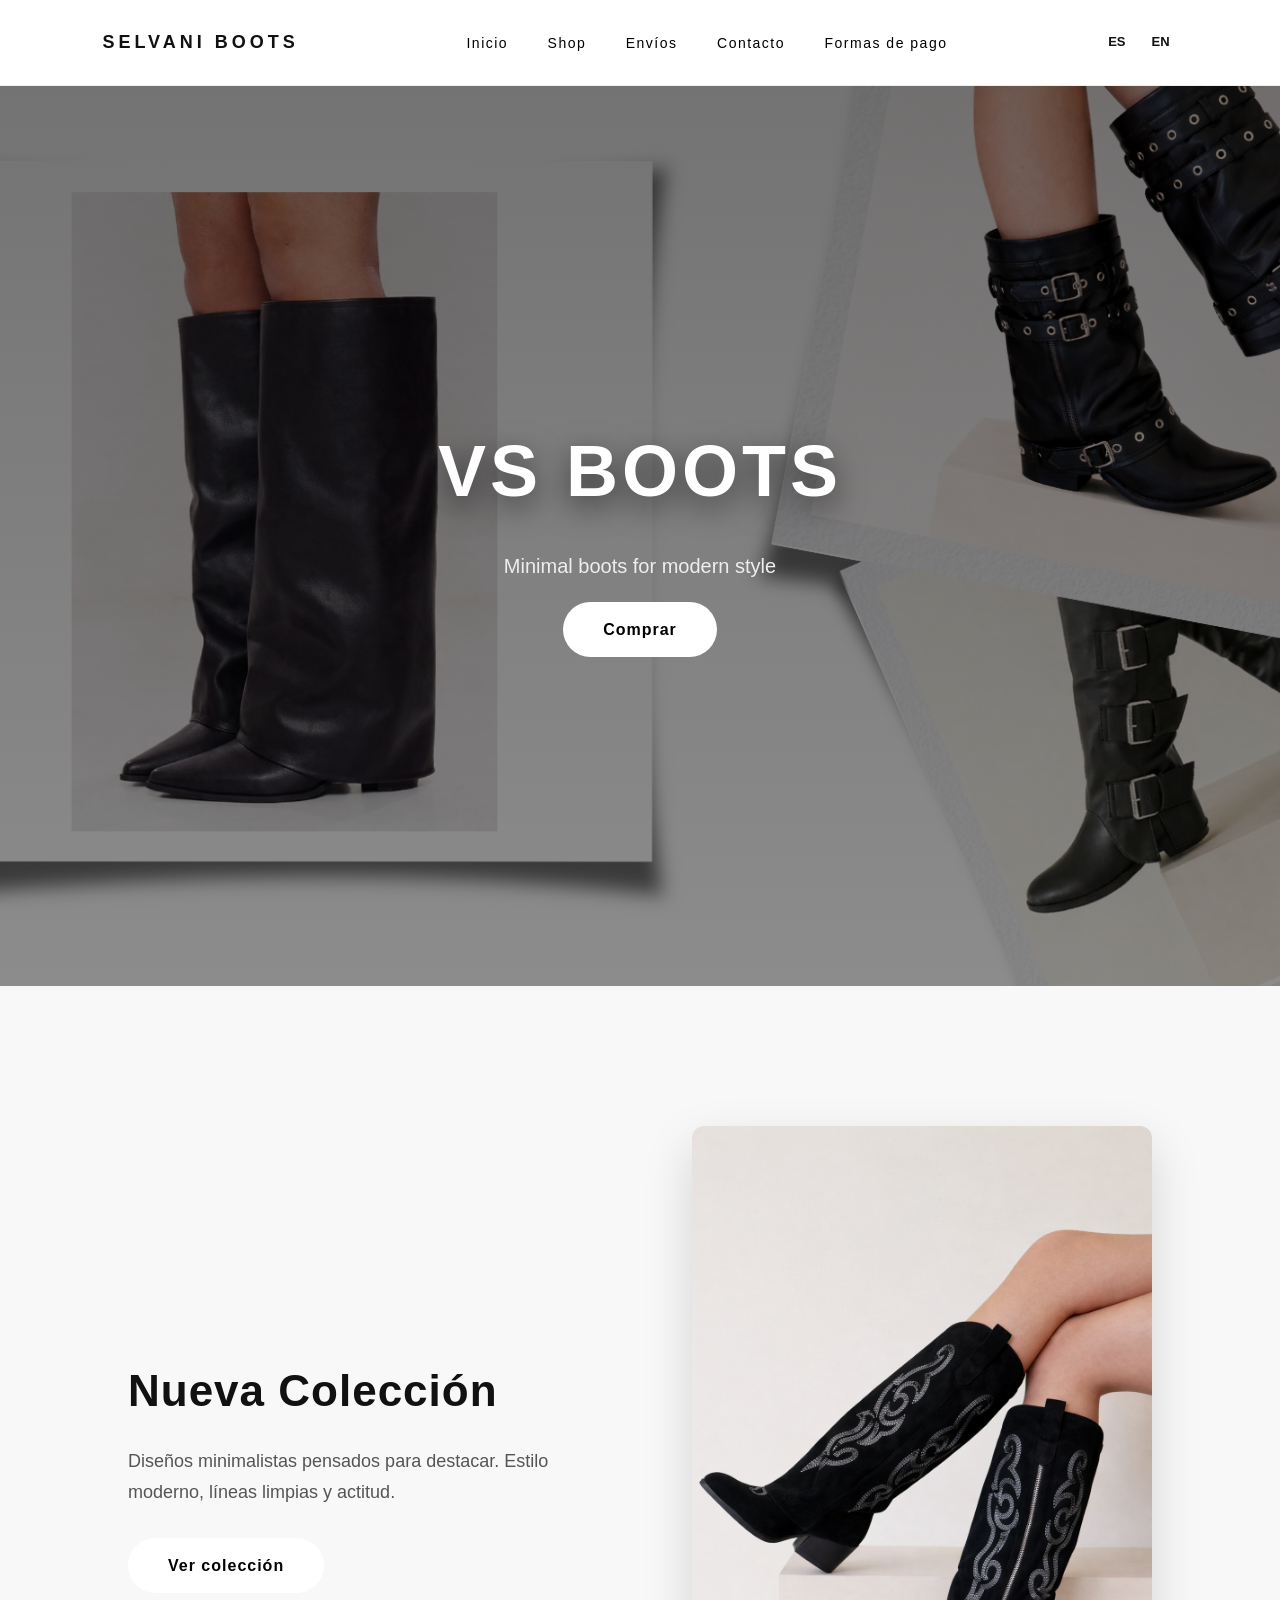
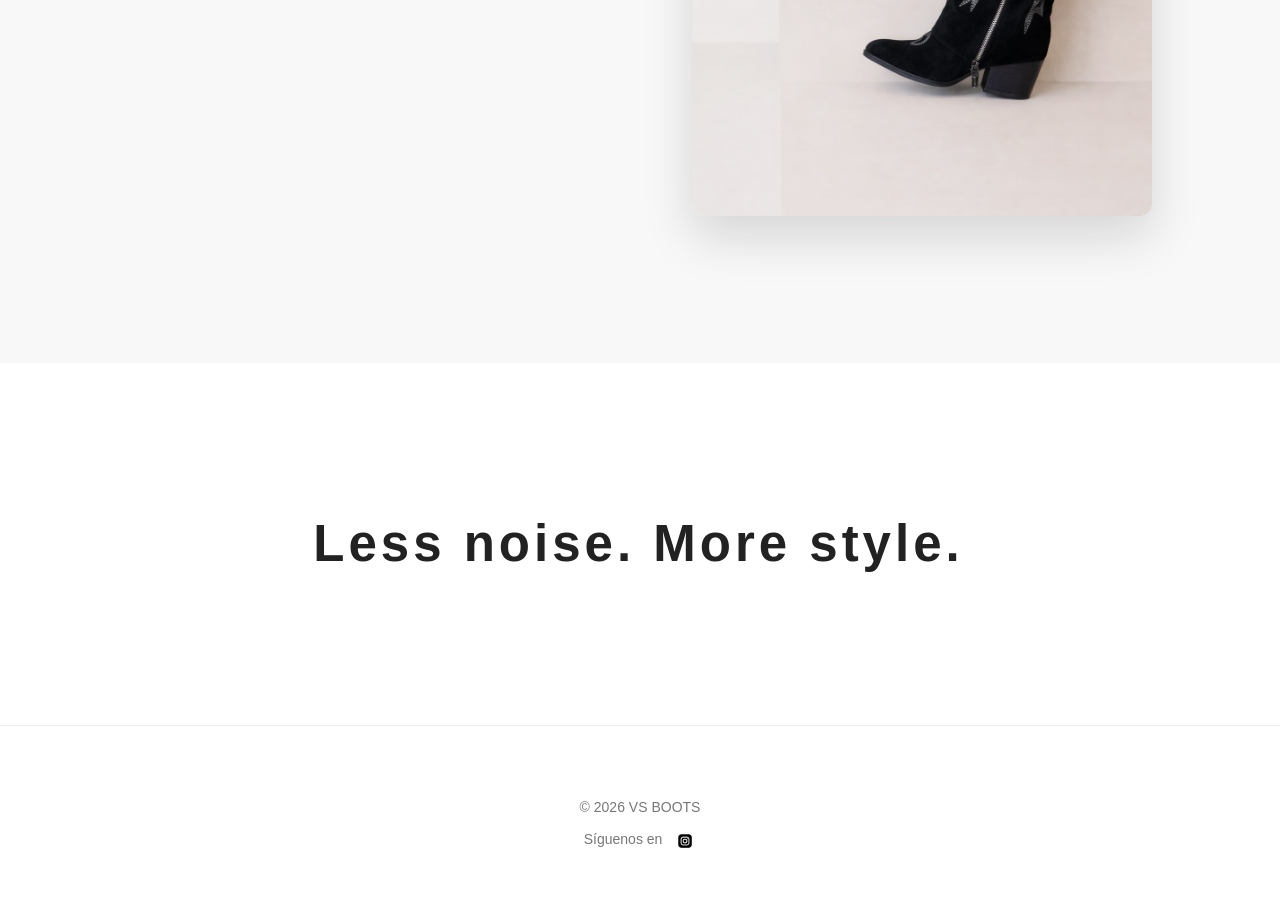
==== commit 74f75187: "s" ====
--- a/index.html
+++ b/index.html
@@ -6,7 +6,7 @@
 <meta charset="UTF-8">
 <meta name="viewport" content="width=device-width, initial-scale=1.0">
 <link rel="icon" href="img/logo (2).png" type="image/png">
-<title>VS BOOTS</title>
+<title>Inicio | SELVANI BOOTS</title>
 
 <link rel="stylesheet" href="css/styles.css">
 <script defer src="js/script.js"></script>
@@ -20,7 +20,7 @@
 <!-- NAVBAR -->
 <header class="navbar">
 
-<div class="logo">𝐕𝐒 𝐁𝐎𝐎𝐓𝐒</div>
+<div class="logo">SELVANI BOOTS</div>
 
 <nav class="nav-links">
 <a href="index.html">Inicio</a>
